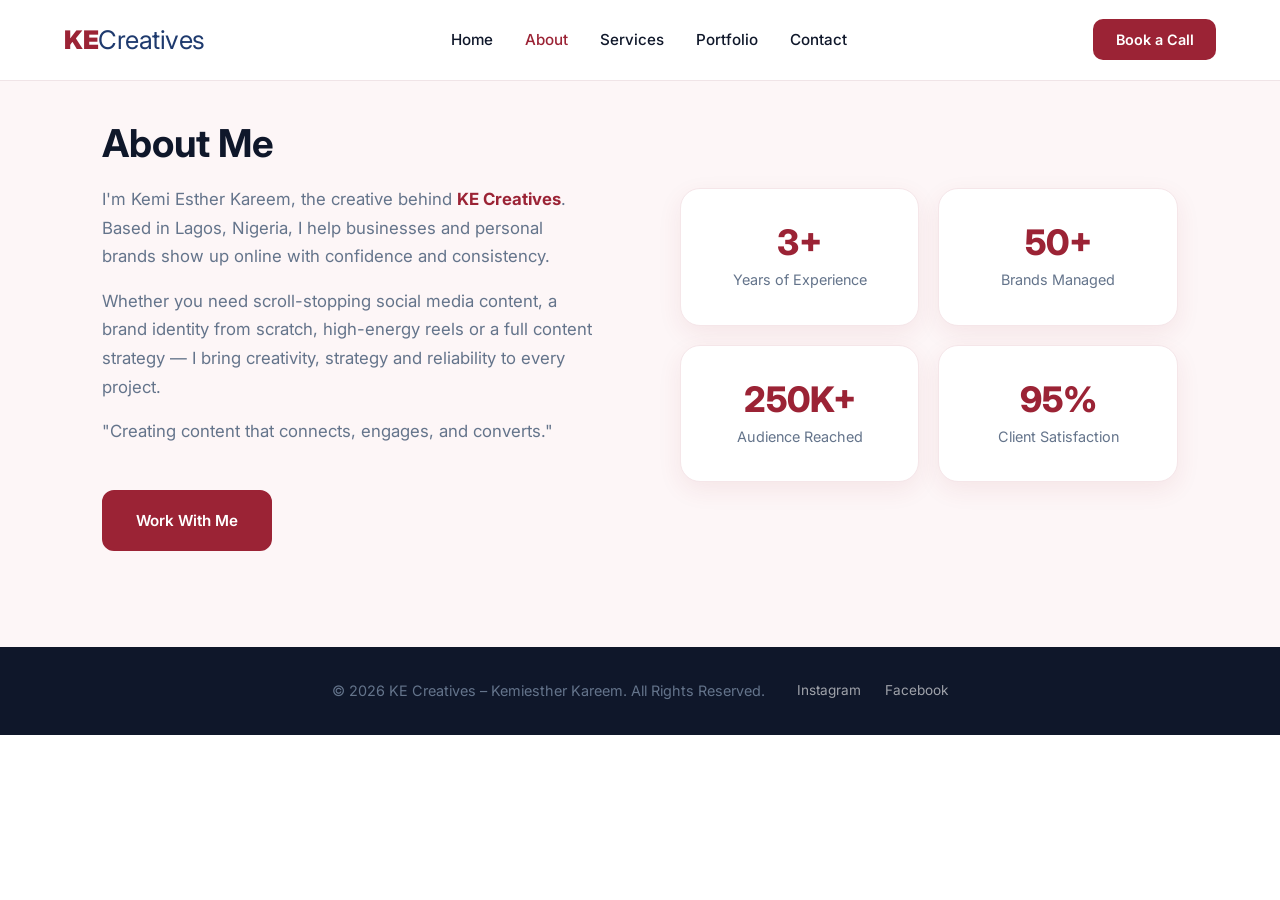
==== about.html @ d98847ac "Convert single-page site to multi-page - Split index.html into Home, About, Services, Portfolio, Con" ====
<!DOCTYPE html>
<html lang="en">
<head>
    <meta charset="UTF-8">
    <meta name="viewport" content="width=device-width, initial-scale=1.0">
    <title>About – KE Creatives</title>
    <link rel="stylesheet" href="./ke-creatives.css">
</head>
<body>

    <!-- NAVBAR -->
    <nav>
        <div class="container nav-container">
            <div class="logo">KE<span>Creatives</span></div>
            <ul id="navLinks" class="sidebar">
                <li><a href="index.html">Home</a></li>
                <li><a href="about.html" class="active">About</a></li>
                <li><a href="services.html">Services</a></li>
                <li><a href="portfolio.html">Portfolio</a></li>
                <li><a href="contact.html">Contact</a></li>
            </ul>
            <div id="menuBtn">
                <button id="menuToggle">
                    <span></span>
                    <span></span>
                    <span></span>
                </button>
            </div>
            <div class="nav-actions">
                <a href="contact.html" class="nav-btn">Book a Call</a>
            </div>
        </div>
    </nav>

    <!-- ABOUT -->
    <section class="about page-top" id="about">
        <div class="about-inner">
            <div class="about-text">
                <h2>About Me</h2>
                <p>I'm Kemi Esther Kareem, the creative behind <strong>KE Creatives</strong>. Based in Lagos, Nigeria, I help businesses and personal brands show up online with confidence and consistency.</p>
                <p>Whether you need scroll-stopping social media content, a brand identity from scratch, high-energy reels or a full content strategy — I bring creativity, strategy and reliability to every project.</p>
                <p>"Creating content that connects, engages, and converts."</p>
                <a href="contact.html" class="btn-primary about-cta">Work With Me</a>
            </div>
            <div class="about-stats">
                <div class="stat-box">
                    <h3>3+</h3>
                    <p>Years of Experience</p>
                </div>
                <div class="stat-box">
                    <h3>50+</h3>
                    <p>Brands Managed</p>
                </div>
                <div class="stat-box">
                    <h3>250K+</h3>
                    <p>Audience Reached</p>
                </div>
                <div class="stat-box">
                    <h3>95%</h3>
                    <p>Client Satisfaction</p>
                </div>
            </div>
        </div>
    </section>

    <footer>
        <p>© 2026 KE Creatives – Kemiesther Kareem. All Rights Reserved.</p>
        <div class="footer-links">
            <a href="https://instagram.com/the_kareem_kemi" target="_blank">Instagram</a>
            <a href="https://facebook.com/the_kareem_kemi" target="_blank">Facebook</a>
        </div>
    </footer>

    <script src="./ke-creatives.js"></script>
</body>
</html>
---- ke-creatives.css ----
@import url('https://fonts.googleapis.com/css2?family=Inter:wght@300;400;500;600;700;800;900&display=swap');


:root {
    --bg: #ffffff;
    --text: #0f172a;
    --muted: #64748b;
    --card: #f8fafc;

    /* Softened from pure dark red to a warm burgundy/rose */
    --primary: #9b2335;
    --primary-dark: #7a1928;
    --primary-light: #fdf2f4;
    --primary-mid: #c94057;

    /* Softened from deep blue to a rich navy/slate blue */
    --accent: #1e3a6e;
    --accent-mid: #2c5282;
    --accent-light: #ebf0fb;

    /* Blend: warm neutral with a rosy tint */
    --surface: #fdf6f7;
}


*, *::before, *::after {
    margin: 0;
    padding: 0;
    box-sizing: border-box;
    text-decoration: none;
    list-style: none;
}

html { scroll-behavior: smooth; }

body {
    font-family: 'Inter', sans-serif;
    background: var(--bg);
    color: var(--text);
    line-height: 1.7;
}

img { width: 100%; display: block; }
section { padding: 6rem 8%; }

h1, h2, h3, h4 { line-height: 1.2; }

h2 {
    font-size: 2.4rem;
    margin-bottom: 1rem;
}

p { color: var(--muted); }

.section-header {
    text-align: center;
    margin-bottom: 3.5rem;
}

.section-header p {
    font-size: 1.1rem;
    max-width: 500px;
    margin: auto;
}

/* =========================
   NAVBAR
========================= */
nav {
    width: 100%;
    position: fixed;
    top: 0;
    left: 0;
    background: rgba(255, 255, 255, 0.97);
    backdrop-filter: blur(12px);
    z-index: 1000;
    border-bottom: 1px solid #f0e4e7;
}

.nav-container {
    width: 90%;
    max-width: 1200px;
    margin: auto;
    height: 80px;
    display: flex;
    align-items: center;
    justify-content: space-between;
}

.logo {
    font-size: 1.6rem;
    font-weight: 900;
    color: var(--primary);
    letter-spacing: -0.5px;
}

.logo span {
    color: var(--accent);
    font-weight: 400;
}

nav ul {
    display: flex;
    gap: 2rem;
}

nav ul a {
    color: var(--text);
    font-weight: 500;
    font-size: 0.95rem;
    transition: color 0.3s;
}

nav ul a:hover,
nav ul a.active { color: var(--primary); }

/* First section on inner pages needs extra top space to clear the fixed navbar */
.page-top { padding-top: 120px; }

.nav-btn {
    background: var(--primary);
    color: white;
    padding: 0.75rem 1.4rem;
    border-radius: 10px;
    font-weight: 600;
    font-size: 0.9rem;
    transition: 0.3s;
}

.nav-btn:hover { background: var(--primary-dark); }

#menuBtn { display: none; }

#menuToggle {
    width: 40px;
    height: 40px;
    border: none;
    background: none;
    cursor: pointer;
    display: flex;
    flex-direction: column;
    justify-content: center;
    gap: 6px;
}

#menuToggle span {
    width: 28px;
    height: 3px;
    background: var(--text);
    border-radius: 10px;
    transition: all 0.3s ease;
}

#menuToggle.active span:nth-child(1) { transform: translateY(9px) rotate(45deg); }
#menuToggle.active span:nth-child(2) { opacity: 0; }
#menuToggle.active span:nth-child(3) { transform: translateY(-9px) rotate(-45deg); }

/* =========================
   HERO
========================= */
.hero {
    min-height: 100vh;
    display: grid;
    grid-template-columns: 1fr 1fr;
    gap: 4rem;
    align-items: center;
    padding-top: 120px;
    padding-left: 8%;
    padding-right: 8%;
}

.badge {
    display: inline-block;
    background: var(--primary-light);
    color: var(--primary);
    padding: 0.5rem 1rem;
    border-radius: 50px;
    font-size: 0.85rem;
    font-weight: 600;
    margin-bottom: 1.2rem;
}

.hero h1 {
    font-size: 3.6rem;
    margin-bottom: 1.2rem;
    color: var(--text);
    line-height: 1.1;
}

.hero h1 em {
    font-style: normal;
    color: var(--primary);
}

.hero-text > p {
    font-size: 1.1rem;
    max-width: 520px;
    margin-bottom: 1.5rem;
}

.hero-tags {
    display: flex;
    flex-wrap: wrap;
    gap: 0.5rem;
    margin-bottom: 2rem;
}

.hero-tags span {
    background: var(--accent-light);
    color: var(--accent);
    padding: 0.4rem 0.9rem;
    border-radius: 50px;
    font-size: 0.8rem;
    font-weight: 600;
}

.hero-btns {
    display: flex;
    gap: 1rem;
    margin-bottom: 2rem;
}

.btn-primary, .btn-secondary {
    padding: 0.95rem 2rem;
    border-radius: 12px;
    font-weight: 600;
    font-size: 0.95rem;
    transition: 0.3s;
    cursor: pointer;
}

.btn-primary {
    background: var(--primary);
    color: white;
    border: 2px solid var(--primary);
}

.btn-primary:hover { background: var(--primary-dark); border-color: var(--primary-dark); }

.btn-secondary {
    background: transparent;
    color: var(--accent);
    border: 2px solid var(--accent);
}

.btn-secondary:hover {
    background: var(--accent);
    color: white;
}

.social-links {
    display: flex;
    gap: 1.5rem;
}

.social-links a {
    color: var(--muted);
    font-size: 0.9rem;
    font-weight: 500;
    transition: color 0.3s;
}

.social-links a:hover { color: var(--primary); }

.hero-image {
    position: relative;
}

.hero-image img {
    border-radius: 30px;
    max-width: 480px;
    margin: auto;
    box-shadow: 0 30px 70px rgba(155, 35, 53, 0.15);
}

.hero-float {
    position: absolute;
    background: white;
    border-radius: 14px;
    padding: 0.8rem 1.2rem;
    box-shadow: 0 10px 30px rgba(0, 0, 0, 0.1);
    display: flex;
    flex-direction: column;
    align-items: center;
}

.hero-float strong {
    font-size: 1.3rem;
    font-weight: 800;
    color: var(--primary);
}

.hero-float span {
    font-size: 0.75rem;
    color: var(--muted);
    font-weight: 500;
}

.card-float-1 {
    bottom: 60px;
    left: -20px;
}

.card-float-2 {
    top: 60px;
    right: -10px;
}

/* =========================
   ABOUT
========================= */
.about {
    background: var(--surface);
}

.about-inner {
    max-width: 1100px;
    margin: auto;
    display: grid;
    grid-template-columns: 1fr 1fr;
    gap: 5rem;
    align-items: center;
}

.about-text h2 {
    text-align: left;
    margin-bottom: 1.2rem;
    color: var(--text);
}

.about-text p {
    margin-bottom: 1rem;
    font-size: 1.05rem;
}

.about-text strong { color: var(--primary); }

.about-socials {
    margin-top: 1.5rem;
    display: flex;
    flex-direction: column;
    gap: 0.5rem;
}

.about-socials a {
    color: var(--accent);
    font-size: 0.9rem;
    font-weight: 500;
    transition: color 0.3s;
}

.about-socials a:hover { color: var(--primary); }

.about-cta {
    display: inline-block;
    margin-top: 1.8rem;
}

.about-stats {
    display: grid;
    grid-template-columns: 1fr 1fr;
    gap: 1.2rem;
}

.stat-box {
    background: white;
    border-radius: 20px;
    padding: 2rem;
    text-align: center;
    box-shadow: 0 8px 25px rgba(155, 35, 53, 0.08);
    border: 1px solid #f5e6e9;
}

.stat-box h3 {
    font-size: 2.2rem;
    font-weight: 800;
    color: var(--primary);
    margin-bottom: 0.3rem;
}

.stat-box p {
    font-size: 0.9rem;
    color: var(--muted);
}

/* =========================
   SERVICES
========================= */
.services-grid {
    max-width: 1100px;
    margin: auto;
    display: grid;
    grid-template-columns: repeat(3, 1fr);
    gap: 1.8rem;
}

.service-card {
    background: white;
    border-radius: 20px;
    padding: 2rem;
    border: 1px solid #f0e4e7;
    transition: 0.3s;
    position: relative;
    overflow: hidden;
}

.service-card:hover {
    transform: translateY(-8px);
    box-shadow: 0 20px 50px rgba(155, 35, 53, 0.12);
    border-color: var(--primary-mid);
}

.service-card.featured {
    border: 2px solid var(--primary);
    background: var(--primary-light);
}

.featured-badge {
    position: absolute;
    top: 1rem;
    right: 1rem;
    background: var(--primary);
    color: white;
    font-size: 0.7rem;
    font-weight: 700;
    padding: 0.3rem 0.7rem;
    border-radius: 50px;
    text-transform: uppercase;
    letter-spacing: 0.5px;
}

.service-icon {
    font-size: 2rem;
    margin-bottom: 1rem;
}

.service-card h3 {
    font-size: 1.1rem;
    font-weight: 700;
    color: var(--text);
    margin-bottom: 1rem;
}

.service-card ul {
    margin-bottom: 1.5rem;
}

.service-card ul li {
    color: var(--muted);
    font-size: 0.9rem;
    padding: 0.25rem 0;
    border-bottom: 1px solid #f5e6e9;
}

.service-card ul li:last-child { border-bottom: none; }

/* Make cards equal-height so the button sits at the bottom */
.service-card {
    display: flex;
    flex-direction: column;
}

.service-card ul { flex: 1; }

.service-btn {
    margin-top: auto;
    display: inline-block;
    text-align: center;
    background: var(--primary);
    color: white;
    padding: 0.7rem 1.2rem;
    border-radius: 10px;
    font-weight: 600;
    font-size: 0.85rem;
    transition: background 0.3s;
}

.service-btn:hover { background: var(--primary-dark); }

.service-card.featured .service-btn { background: var(--accent); }
.service-card.featured .service-btn:hover { background: var(--accent-mid); }

.service-price {
    display: flex;
    flex-direction: column;
    gap: 0.15rem;
}

.price-label {
    font-size: 0.75rem;
    text-transform: uppercase;
    letter-spacing: 0.5px;
    color: var(--muted);
    font-weight: 600;
}

.price {
    font-size: 1.1rem;
    font-weight: 800;
    color: var(--primary);
    margin-bottom: 0.5rem;
}

/* =========================
   PORTFOLIO
========================= */
.portfolio { background: var(--surface); }

.filter-tabs {
    display: flex;
    justify-content: center;
    gap: 0.75rem;
    margin-bottom: 3rem;
    flex-wrap: wrap;
}

.filter-btn {
    padding: 0.6rem 1.4rem;
    border-radius: 50px;
    border: 2px solid #e2d0d3;
    background: white;
    color: var(--muted);
    font-weight: 600;
    font-size: 0.85rem;
    cursor: pointer;
    transition: 0.3s;
}

.filter-btn:hover, .filter-btn.active {
    background: var(--primary);
    border-color: var(--primary);
    color: white;
}

.portfolio-grid {
    max-width: 1100px;
    margin: auto;
    display: grid;
    grid-template-columns: repeat(3, 1fr);
    gap: 2rem;
}

.portfolio-card {
    background: white;
    border-radius: 20px;
    overflow: hidden;
    border: 1px solid #f0e4e7;
    transition: 0.3s;
}

.portfolio-card:hover {
    transform: translateY(-8px);
    box-shadow: 0 20px 50px rgba(155, 35, 53, 0.12);
}

.portfolio-card.hidden {
    display: none;
}

.portfolio-card img {
    height: 220px;
    object-fit: cover;
    width: 100%;
}

.video-wrapper {
    position: relative;
    height: 220px;
    overflow: hidden;
}

.video-wrapper video {
    width: 100%;
    height: 100%;
    object-fit: cover;
}
.portfolio-info {
    padding: 1.5rem;
}

.portfolio-tag {
    display: inline-block;
    background: var(--primary-light);
    color: var(--primary);
    font-size: 0.72rem;
    font-weight: 700;
    padding: 0.25rem 0.7rem;
    border-radius: 50px;
    text-transform: uppercase;
    letter-spacing: 0.5px;
    margin-bottom: 0.75rem;
}

.portfolio-tag.tag-design {
    background: var(--accent-light);
    color: var(--accent);
}

.portfolio-tag.tag-video {
    background: #f0fdf4;
    color: #166534;
}

.portfolio-info h3 {
    font-size: 1rem;
    font-weight: 700;
    color: var(--text);
    margin-bottom: 0.5rem;
}

.portfolio-info p {
    font-size: 0.875rem;
    margin-bottom: 1rem;
}

.portfolio-results {
    display: flex;
    gap: 0.75rem;
    flex-wrap: wrap;
}

.portfolio-results span {
    font-size: 0.78rem;
    background: var(--card);
    color: var(--muted);
    padding: 0.3rem 0.7rem;
    border-radius: 50px;
    font-weight: 500;
}

/* =========================
   TESTIMONIALS
========================= */
.testimonials-grid {
    max-width: 1000px;
    margin: auto;
    display: grid;
    grid-template-columns: repeat(3, 1fr);
    gap: 1.8rem;
}

.testimonial-card {
    background: white;
    border-radius: 20px;
    padding: 2rem;
    border: 1px solid #f0e4e7;
    border-left: 5px solid var(--primary);
    transition: 0.3s;
}

.testimonial-card:hover {
    box-shadow: 0 15px 40px rgba(155, 35, 53, 0.1);
    transform: translateY(-5px);
}

.stars {
    color: #f59e0b;
    font-size: 1rem;
    margin-bottom: 1rem;
    letter-spacing: 2px;
}

.testimonial-card > p {
    font-size: 0.95rem;
    margin-bottom: 1.5rem;
    font-style: italic;
}

.testimonial-author {
    display: flex;
    align-items: center;
    gap: 0.8rem;
}

.author-avatar {
    width: 44px;
    height: 44px;
    border-radius: 50%;
    background: var(--primary-light);
    color: var(--primary);
    font-size: 0.75rem;
    font-weight: 700;
    display: flex;
    align-items: center;
    justify-content: center;
    flex-shrink: 0;
}

.testimonial-author h4 {
    font-size: 0.9rem;
    font-weight: 700;
    color: var(--text);
}

.testimonial-author span {
    font-size: 0.8rem;
    color: var(--muted);
}

/* =========================
   CONTACT
========================= */
.contact { background: var(--surface); }

.contact-inner {
    max-width: 1000px;
    margin: auto;
    display: grid;
    grid-template-columns: 1fr 1.2fr;
    gap: 5rem;
    align-items: start;
}

.contact-text h2 {
    text-align: left;
    margin-bottom: 1rem;
    color: var(--text);
}

.contact-text > p {
    font-size: 1rem;
    margin-bottom: 2rem;
}

.contact-details {
    display: flex;
    flex-direction: column;
    gap: 1rem;
}

.contact-details div {
    display: flex;
    align-items: center;
    gap: 0.8rem;
    font-size: 0.95rem;
}

.contact-details span {
    font-size: 1.1rem;
}

.contact-details a {
    color: var(--accent);
    font-weight: 500;
    transition: color 0.3s;
}

.contact-details a:hover { color: var(--primary); }

form {
    display: flex;
    flex-direction: column;
    gap: 1rem;
}

input, textarea, select {
    width: 100%;
    padding: 1rem;
    border: 1.5px solid #e2d0d3;
    border-radius: 12px;
    outline: none;
    font-size: 0.95rem;
    font-family: 'Inter', sans-serif;
    background: white;
    color: var(--text);
    transition: border-color 0.3s;
}

input:focus, textarea:focus, select:focus {
    border-color: var(--primary);
}

textarea {
    min-height: 160px;
    resize: none;
}

form button {
    background: var(--primary);
    color: white;
    border: none;
    padding: 1rem;
    border-radius: 12px;
    cursor: pointer;
    font-size: 1rem;
    font-weight: 600;
    font-family: 'Inter', sans-serif;
    transition: 0.3s;
}

form button:hover { background: var(--primary-dark); }

/* =========================
   FOOTER
========================= */
footer {
    text-align: center;
    padding: 2rem;
    background: var(--text);
    color: rgba(255, 255, 255, 0.8);
    display: flex;
    justify-content: center;
    align-items: center;
    gap: 2rem;
    flex-wrap: wrap;
    font-size: 0.9rem;
}

.footer-links {
    display: flex;
    gap: 1.5rem;
}

.footer-links a {
    color: rgba(255, 255, 255, 0.6);
    font-size: 0.85rem;
    transition: color 0.3s;
}

.footer-links a:hover { color: var(--primary-mid); }

/* =========================
   RESPONSIVE
========================= */
@media (max-width: 992px) {

    .hero {
        grid-template-columns: 1fr;
        text-align: center;
        padding-top: 120px;
    }

    .hero-text > p, .hero-btns, .social-links, .hero-tags {
        justify-content: center;
    }

    .hero-image img { max-width: 380px; }

    .about-inner {
        grid-template-columns: 1fr;
        gap: 3rem;
    }

    .about-text h2 { text-align: center; }
    .about-socials { align-items: center; }
    .about-stats {
        grid-template-columns: repeat(2, 1fr);
    }

    .services-grid {
        grid-template-columns: repeat(2, 1fr);
    }

    .portfolio-grid {
        grid-template-columns: repeat(2, 1fr);
    }

    .testimonials-grid {
        grid-template-columns: repeat(2, 1fr);
    }

    .contact-inner {
        grid-template-columns: 1fr;
        gap: 3rem;
    }

    .contact-text h2 { text-align: center; }
    .contact-details { align-items: center; }
}

@media (max-width: 768px) {

    nav ul {
        position: absolute;
        top: 80px;
        left: 0;
        width: 100%;
        background: white;
        flex-direction: column;
        opacity: 0;
        visibility: hidden;
        transition: all 0.35s ease;
        box-shadow: 0 10px 30px rgba(0, 0, 0, 0.08);
        padding: 0.5rem 0;
    }

    nav ul.active {
        opacity: 1;
        visibility: visible;
    }

    nav ul li { width: 100%; text-align: center; }
    nav ul li a { display: block; padding: 1rem; }

    #menuBtn { display: block; }
    .nav-actions { display: none; }

    .hero h1 { font-size: 2.5rem; }
    .hero-btns{ flex-direction: column;}
    .card-float-1, .card-float-2 { display: none; }
    .about-stats {
        grid-template-columns: 1fr;
    }

    .about-inner {
        gap: 2rem;
    }

    .services-grid,
    .portfolio-grid,
    .testimonials-grid {
        grid-template-columns: 1fr;
    }

    h2 { font-size: 2rem; }
    section { padding: 5rem 6%; }
}

/* =========================
   LIGHTBOX
========================= */
.lightbox {
    position: fixed;
    inset: 0;
    z-index: 2000;
    display: flex;
    align-items: center;
    justify-content: center;
    opacity: 0;
    visibility: hidden;
    transition: opacity 0.3s ease, visibility 0.3s ease;
}

.lightbox.open {
    opacity: 1;
    visibility: visible;
}

.lightbox-backdrop {
    position: absolute;
    inset: 0;
    background: rgba(10, 10, 20, 0.88);
    cursor: pointer;
}

.lightbox-content {
    position: relative;
    z-index: 1;
    max-width: 90vw;
    max-height: 90vh;
    display: flex;
    flex-direction: column;
    align-items: center;
    gap: 1rem;
}

.lightbox-content img {
    max-width: 100%;
    max-height: 80vh;
    width: auto;
    border-radius: 16px;
    object-fit: contain;
    box-shadow: 0 30px 80px rgba(0, 0, 0, 0.5);
}

.lightbox-caption {
    color: rgba(255, 255, 255, 0.8);
    font-size: 0.95rem;
    font-weight: 500;
    text-align: center;
}

.lightbox-close {
    position: fixed;
    top: 1.5rem;
    right: 1.5rem;
    background: rgba(255, 255, 255, 0.12);
    border: 1.5px solid rgba(255, 255, 255, 0.25);
    color: white;
    width: 44px;
    height: 44px;
    border-radius: 50%;
    font-size: 1.1rem;
    cursor: pointer;
    display: flex;
    align-items: center;
    justify-content: center;
    transition: background 0.2s;
    z-index: 2;
}

.lightbox-close:hover {
    background: rgba(255, 255, 255, 0.25);
}

.lightbox-trigger {
    cursor: zoom-in;
}
#lightboxVideo {
    display: none;
    max-width: 100%;
    max-height: 80vh;
    border-radius: 16px;
    box-shadow: 0 30px 80px rgba(0, 0, 0, 0.5);
}

#lightboxImg {
    display: none;
}
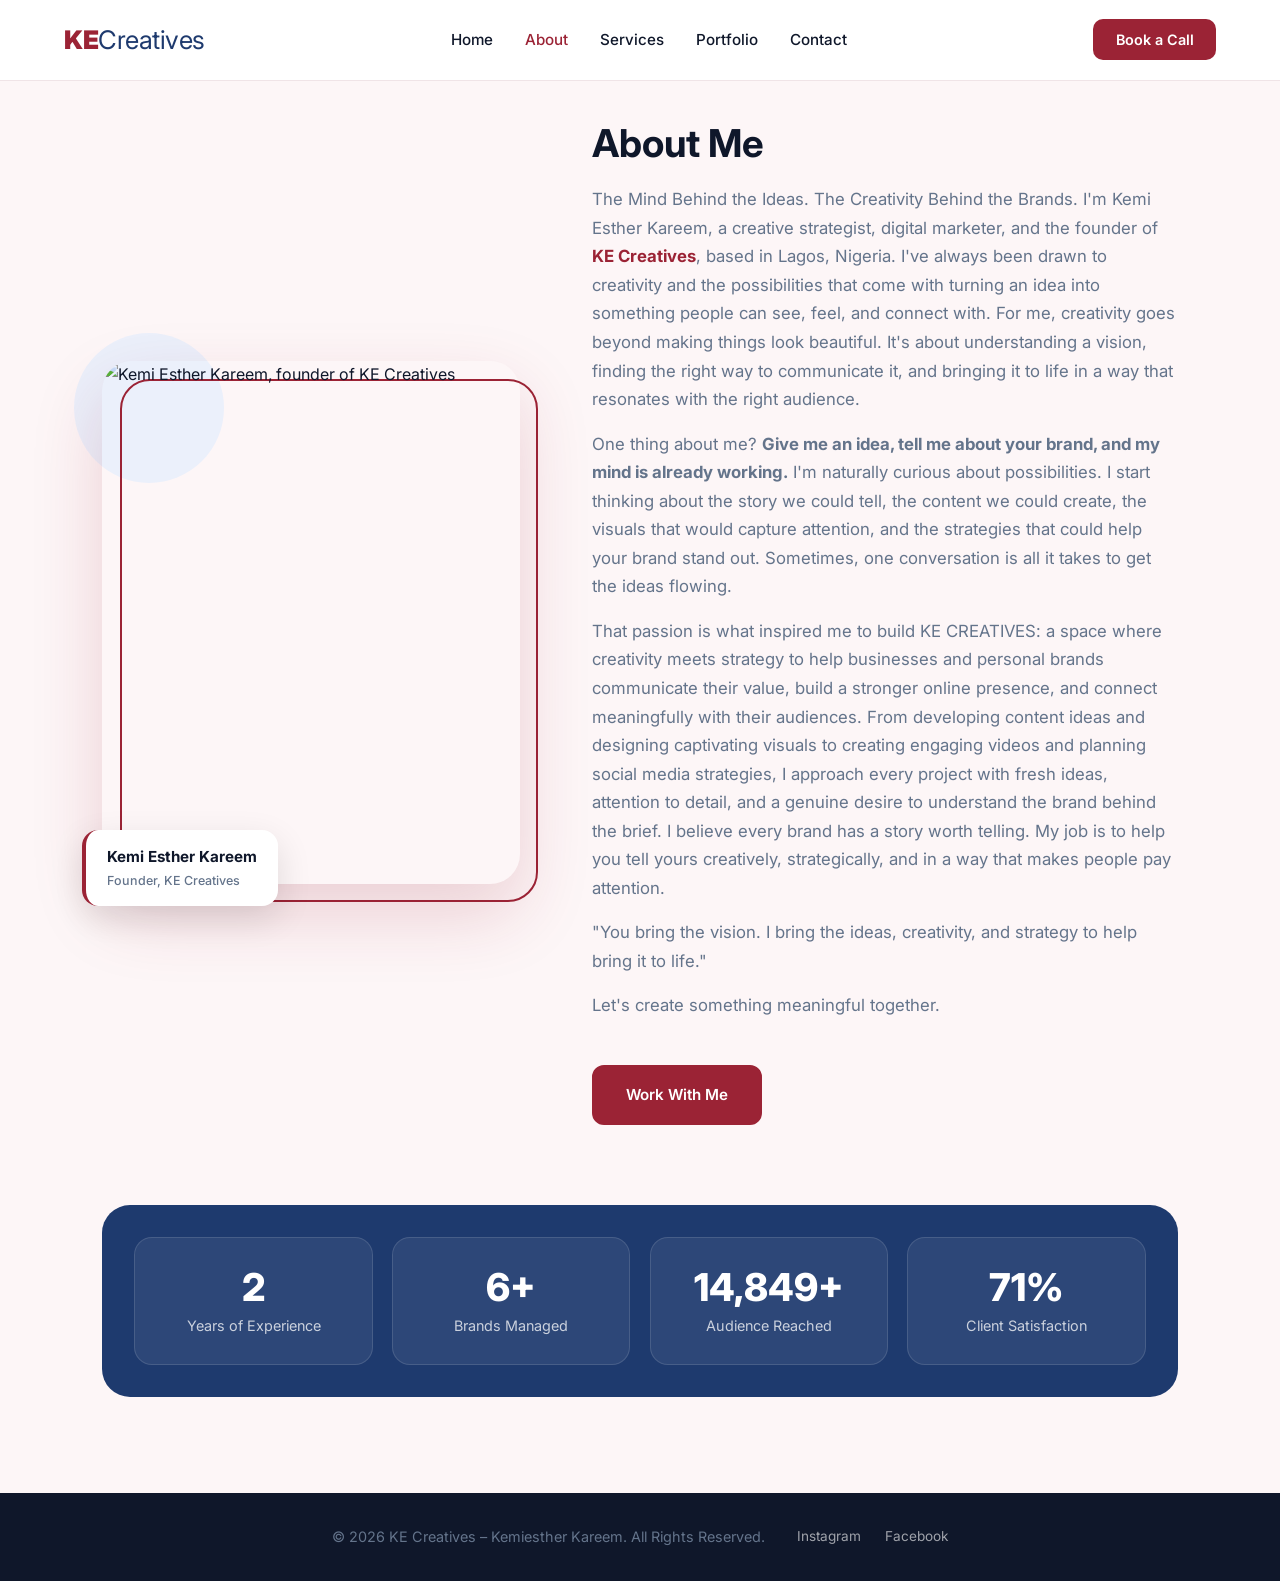
==== commit d8e5e110: "new features and bug fixes to al the pages" ====
--- a/about.html
+++ b/about.html
@@ -34,34 +34,53 @@
 
     <!-- ABOUT -->
     <section class="about page-top" id="about">
-        <div class="about-inner">
-            <div class="about-text">
-                <h2>About Me</h2>
-                <p>I'm Kemi Esther Kareem, the creative behind <strong>KE Creatives</strong>. Based in Lagos, Nigeria, I help businesses and personal brands show up online with confidence and consistency.</p>
-                <p>Whether you need scroll-stopping social media content, a brand identity from scratch, high-energy reels or a full content strategy — I bring creativity, strategy and reliability to every project.</p>
-                <p>"Creating content that connects, engages, and converts."</p>
-                <a href="contact.html" class="btn-primary about-cta">Work With Me</a>
+    <div class="about-inner">
+
+        <div class="about-photo">
+            <div class="photo-frame">
+                <img src="./media/kemi profile.jpg" alt="Kemi Esther Kareem, founder of KE Creatives">
             </div>
-            <div class="about-stats">
-                <div class="stat-box">
-                    <h3>3+</h3>
-                    <p>Years of Experience</p>
-                </div>
-                <div class="stat-box">
-                    <h3>50+</h3>
-                    <p>Brands Managed</p>
-                </div>
-                <div class="stat-box">
-                    <h3>250K+</h3>
-                    <p>Audience Reached</p>
-                </div>
-                <div class="stat-box">
-                    <h3>95%</h3>
-                    <p>Client Satisfaction</p>
-                </div>
+            <div class="photo-badge">
+                <strong>Kemi Esther Kareem</strong>
+                <span>Founder, KE Creatives</span>
             </div>
         </div>
-    </section>
+
+        <div class="about-text">
+            <h2>About Me</h2>
+            <p>The Mind Behind the Ideas. The Creativity Behind the Brands.
+            I'm Kemi Esther Kareem, a creative strategist, digital marketer, and the founder of <strong>KE Creatives</strong>, based in Lagos, Nigeria.
+            I've always been drawn to creativity and the possibilities that come with turning an idea into something people can see, feel, and connect with. For me, creativity goes beyond making things look beautiful. It's about understanding a vision, finding the right way to communicate it, and bringing it to life in a way that resonates with the right audience.</p>
+            <p>One thing about me? <b>Give me an idea, tell me about your brand, and my mind is already working.</b> I'm naturally curious about possibilities. I start thinking about the story we could tell, the content we could create, the visuals that would capture attention, and the strategies that could help your brand stand out. Sometimes, one conversation is all it takes to get the ideas flowing.</p>
+            <p>That passion is what inspired me to build KE CREATIVES: a space where creativity meets strategy to help businesses and personal brands communicate their value, build a stronger online presence, and connect meaningfully with their audiences.
+            From developing content ideas and designing captivating visuals to creating engaging videos and planning social media strategies, I approach every project with fresh ideas, attention to detail, and a genuine desire to understand the brand behind the brief.
+            I believe every brand has a story worth telling. My job is to help you tell yours creatively, strategically, and in a way that makes people pay attention.</p>
+            <p>"You bring the vision. I bring the ideas, creativity, and strategy to help bring it to life."</p>
+            <p>Let's create something meaningful together.</p>
+            <a href="contact.html" class="btn-primary about-cta">Work With Me</a>
+        </div>
+
+    </div>
+
+    <div class="about-stats">
+        <div class="stat-box">
+            <h3><span class="count" data-target="3" data-suffix="">3</span></h3>
+            <p>Years of Experience</p>
+        </div>
+        <div class="stat-box">
+            <h3><span class="count" data-target="8" data-suffix="+">8+</span></h3>
+            <p>Brands Managed</p>
+        </div>
+        <div class="stat-box">
+            <h3><span class="count" data-target="20000" data-suffix="+">20,000+</span></h3>
+            <p>Audience Reached</p>
+        </div>
+        <div class="stat-box">
+            <h3><span class="count" data-target="95" data-suffix="%">95%</span></h3>
+            <p>Client Satisfaction</p>
+        </div>
+    </div>
+</section>
 
     <footer>
         <p>© 2026 KE Creatives – Kemiesther Kareem. All Rights Reserved.</p>
--- a/ke-creatives.css
+++ b/ke-creatives.css
@@ -313,74 +313,129 @@
     background: var(--surface);
 }
 
+.about-text h2 {
+    text-align: left;
+    margin-bottom: 1.2rem;
+    color: var(--text);
+}
+
+.about-text p {
+    margin-bottom: 1rem;
+    font-size: 1.05rem;
+}
+
+.about-text strong { color: var(--primary); }
+
+.about-cta {
+    display: inline-block;
+    margin-top: 1.8rem;
+}
+
 .about-inner {
     max-width: 1100px;
     margin: auto;
     display: grid;
-    grid-template-columns: 1fr 1fr;
-    gap: 5rem;
-    align-items: center;
-}
-
-.about-text h2 {
-    text-align: left;
-    margin-bottom: 1.2rem;
+    grid-template-columns: 5fr 7fr;
+    gap: 4.5rem;
+    align-items: start;
+}
+
+/* ---- Photo ---- */
+.about-photo {
+    position: sticky;
+    top: 110px;
+    width: 100%;
+    max-width: 440px;
+    margin: auto;
+}
+
+.photo-frame {
+    position: relative;
+    isolation: isolate;
+}
+
+.photo-frame::before {
+    content: "";
+    position: absolute;
+    inset: 18px -18px -18px 18px;
+    border: 2px solid var(--primary);
+    border-radius: 30px;
+    z-index: -1;
+}
+
+.photo-frame::after {
+    content: "";
+    position: absolute;
+    width: 150px;
+    height: 150px;
+    top: -28px;
+    left: -28px;
+    background: var(--accent-light);
+    border-radius: 50%;
+    z-index: -2;
+}
+
+.photo-frame img {
+    aspect-ratio: 4 / 5;
+    object-fit: cover;
+    border-radius: 30px;
+    box-shadow: 0 30px 70px rgba(155, 35, 53, 0.18);
+}
+
+.photo-badge {
+    position: absolute;
+    bottom: -22px;
+    left: -20px;
+    background: white;
+    padding: 0.9rem 1.3rem;
+    border-radius: 16px;
+    box-shadow: 0 12px 35px rgba(0, 0, 0, 0.12);
+    display: flex;
+    flex-direction: column;
+    border-left: 4px solid var(--primary);
+}
+
+.photo-badge strong {
+    font-size: 0.95rem;
     color: var(--text);
 }
 
-.about-text p {
-    margin-bottom: 1rem;
-    font-size: 1.05rem;
-}
-
-.about-text strong { color: var(--primary); }
-
-.about-socials {
-    margin-top: 1.5rem;
-    display: flex;
-    flex-direction: column;
-    gap: 0.5rem;
-}
-
-.about-socials a {
-    color: var(--accent);
-    font-size: 0.9rem;
+.photo-badge span {
+    font-size: 0.78rem;
+    color: var(--muted);
     font-weight: 500;
-    transition: color 0.3s;
-}
-
-.about-socials a:hover { color: var(--primary); }
-
-.about-cta {
-    display: inline-block;
-    margin-top: 1.8rem;
-}
-
+}
+
+/* ---- Stats band ---- */
 .about-stats {
+    max-width: 1100px;
+    margin: 5rem auto 0;
+    padding: 2rem;
     display: grid;
-    grid-template-columns: 1fr 1fr;
+    grid-template-columns: repeat(4, 1fr);
     gap: 1.2rem;
+    background: var(--accent);
+    border-radius: 28px;
 }
 
 .stat-box {
-    background: white;
-    border-radius: 20px;
-    padding: 2rem;
     text-align: center;
-    box-shadow: 0 8px 25px rgba(155, 35, 53, 0.08);
-    border: 1px solid #f5e6e9;
+    padding: 1.6rem 1rem;
+    background: rgba(255, 255, 255, 0.07);
+    border: 1px solid rgba(255, 255, 255, 0.12);
+    border-radius: 18px;
 }
 
 .stat-box h3 {
-    font-size: 2.2rem;
+    font-size: 2.4rem;
     font-weight: 800;
-    color: var(--primary);
-    margin-bottom: 0.3rem;
+    color: white;
+    margin-bottom: 0.25rem;
 }
 
 .stat-box p {
     font-size: 0.9rem;
-    color: var(--muted);
+    color: rgba(255, 255, 255, 0.75);
 }
 
 /* =========================
@@ -480,27 +535,6 @@
 .service-card.featured .service-btn { background: var(--accent); }
 .service-card.featured .service-btn:hover { background: var(--accent-mid); }
 
-.service-price {
-    display: flex;
-    flex-direction: column;
-    gap: 0.15rem;
-}
-
-.price-label {
-    font-size: 0.75rem;
-    text-transform: uppercase;
-    letter-spacing: 0.5px;
-    color: var(--muted);
-    font-weight: 600;
-}
-
-.price {
-    font-size: 1.1rem;
-    font-weight: 800;
-    color: var(--primary);
-    margin-bottom: 0.5rem;
-}
-
 /* =========================
    PORTFOLIO
 ========================= */
@@ -632,69 +666,41 @@
    TESTIMONIALS
 ========================= */
 .testimonials-grid {
-    max-width: 1000px;
+    max-width: 1100px;
     margin: auto;
-    display: grid;
-    grid-template-columns: repeat(3, 1fr);
-    gap: 1.8rem;
-}
-
-.testimonial-card {
+    column-count: 3;
+    column-gap: 1.5rem;
+}
+
+.shot {
+    break-inside: avoid;
+    margin-bottom: 1.5rem;
     background: white;
+    border: 1px solid #f0e4e7;
     border-radius: 20px;
-    padding: 2rem;
-    border: 1px solid #f0e4e7;
-    border-left: 5px solid var(--primary);
-    transition: 0.3s;
-}
-
-.testimonial-card:hover {
-    box-shadow: 0 15px 40px rgba(155, 35, 53, 0.1);
-    transform: translateY(-5px);
-}
-
-.stars {
-    color: #f59e0b;
-    font-size: 1rem;
-    margin-bottom: 1rem;
-    letter-spacing: 2px;
-}
-
-.testimonial-card > p {
-    font-size: 0.95rem;
-    margin-bottom: 1.5rem;
-    font-style: italic;
-}
-
-.testimonial-author {
-    display: flex;
-    align-items: center;
-    gap: 0.8rem;
-}
-
-.author-avatar {
-    width: 44px;
-    height: 44px;
-    border-radius: 50%;
+    padding: 0.75rem;
+    transition: box-shadow 0.3s;
+}
+
+.shot:hover {
+    box-shadow: 0 15px 40px rgba(155, 35, 53, 0.12);
+}
+
+.shot img {
+    width: 100%;
+    height: auto;
+    min-height: 240px;
+    object-fit: cover;
+    border-radius: 14px;
     background: var(--primary-light);
-    color: var(--primary);
-    font-size: 0.75rem;
-    font-weight: 700;
-    display: flex;
-    align-items: center;
-    justify-content: center;
-    flex-shrink: 0;
-}
-
-.testimonial-author h4 {
-    font-size: 0.9rem;
-    font-weight: 700;
+    cursor: zoom-in;
+}
+
+.shot figcaption {
+    padding: 0.75rem 0.5rem 0.25rem;
+    font-size: 0.85rem;
+    font-weight: 600;
     color: var(--text);
-}
-
-.testimonial-author span {
-    font-size: 0.8rem;
-    color: var(--muted);
 }
 
 /* =========================
@@ -842,10 +848,8 @@
     }
 
     .about-text h2 { text-align: center; }
-    .about-socials { align-items: center; }
-    .about-stats {
-        grid-template-columns: repeat(2, 1fr);
-    }
+    .about-photo { position: static; max-width: 380px; }
+    .about-stats { grid-template-columns: repeat(2, 1fr); }
 
     .services-grid {
         grid-template-columns: repeat(2, 1fr);
@@ -855,9 +859,7 @@
         grid-template-columns: repeat(2, 1fr);
     }
 
-    .testimonials-grid {
-        grid-template-columns: repeat(2, 1fr);
-    }
+    .testimonials-grid { column-count: 2; }
 
     .contact-inner {
         grid-template-columns: 1fr;
@@ -898,9 +900,11 @@
     .hero h1 { font-size: 2.5rem; }
     .hero-btns{ flex-direction: column;}
     .card-float-1, .card-float-2 { display: none; }
-    .about-stats {
-        grid-template-columns: 1fr;
-    }
+    .about-stats { grid-template-columns: repeat(2, 1fr); padding: 1.2rem; gap: 0.8rem; margin-top: 4rem; }
+    .stat-box { padding: 1.2rem 0.5rem; }
+    .stat-box h3 { font-size: 1.8rem; }
+    .photo-frame::before { inset: 12px -12px -12px 12px; }
+    .photo-badge { left: 10px; bottom: -18px; }
 
     .about-inner {
         gap: 2rem;
@@ -908,9 +912,7 @@
 
     .services-grid,
     .portfolio-grid,
-    .testimonials-grid {
-        grid-template-columns: 1fr;
-    }
+    .testimonials-grid { column-count: 1; }
 
     h2 { font-size: 2rem; }
     section { padding: 5rem 6%; }
